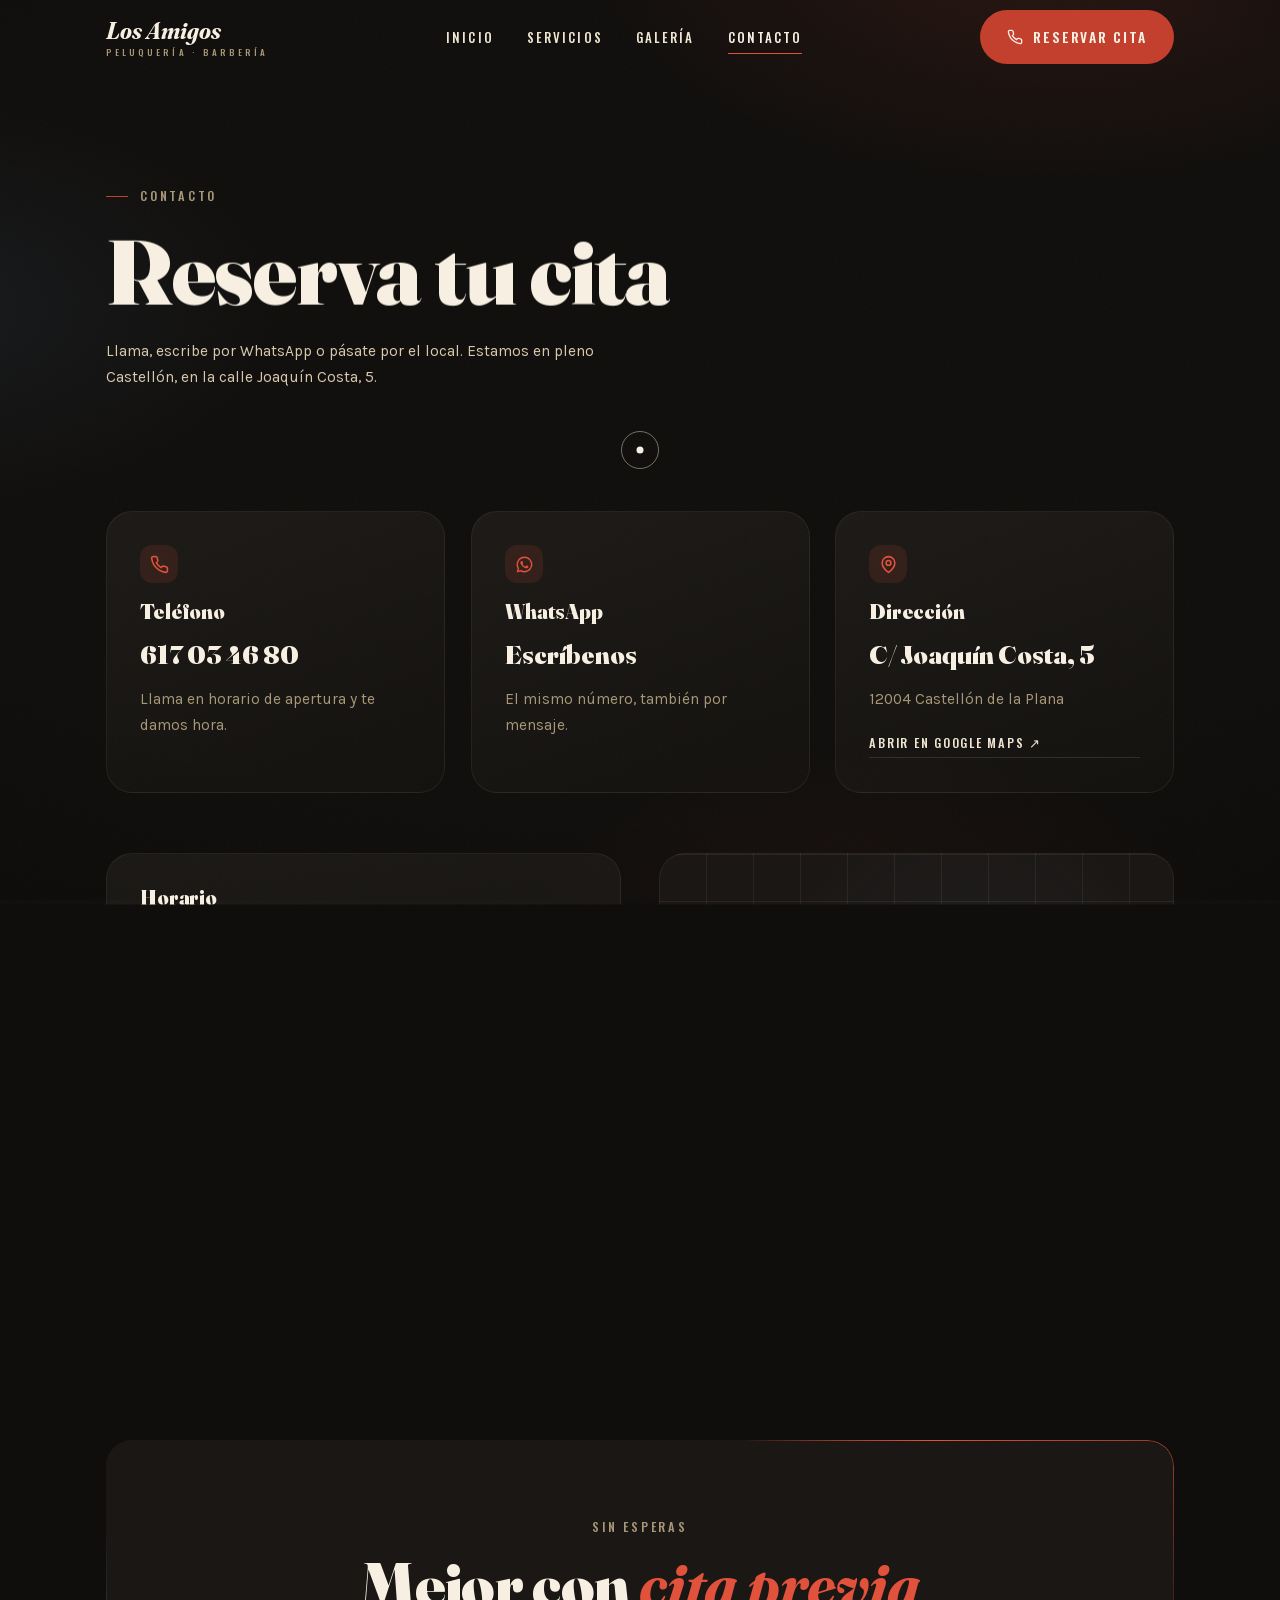
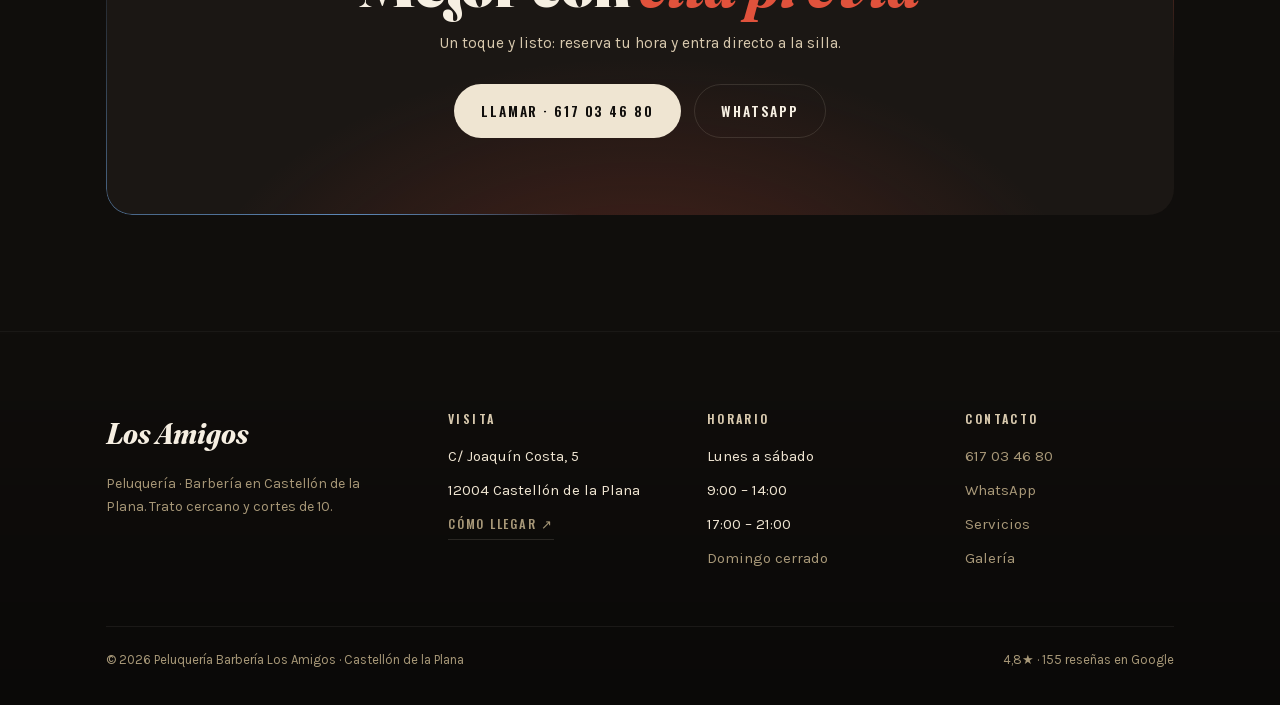
==== contacto.html @ cde12c39 "web" ====
<!DOCTYPE html>
<html lang="es">
<head>
<meta charset="utf-8">
<meta name="viewport" content="width=device-width, initial-scale=1">
<title>Contacto y horario &mdash; Peluquer&iacute;a Barber&iacute;a Los Amigos, Castell&oacute;n</title>
<meta name="description" content="Reserva tu cita en Los Amigos: 617 03 46 80 &middot; WhatsApp. Calle Joaqu&iacute;n Costa, 5, 12004 Castell&oacute;n de la Plana. Lunes a s&aacute;bado, 9:00&ndash;14:00 y 17:00&ndash;21:00.">
<link rel="canonical" href="https://losamigosbarberia.example/contacto.html">
<meta name="theme-color" content="#100e0c">
<meta property="og:title" content="Contacto &mdash; Los Amigos, Castell&oacute;n">
<meta property="og:description" content="C/ Joaqu&iacute;n Costa, 5 &middot; 617 03 46 80 &middot; Lunes a s&aacute;bado.">
<meta property="og:image" content="assets/img/og-image.jpg">
<meta property="og:type" content="website">
<link rel="icon" href="favicon.png" type="image/png">
<link rel="apple-touch-icon" href="apple-touch-icon.png">
<link rel="preload" href="assets/fonts/fraunces-black.woff2" as="font" type="font/woff2" crossorigin>
<link rel="preload" href="assets/fonts/karla-400.woff2" as="font" type="font/woff2" crossorigin>
<link rel="stylesheet" href="assets/css/style.css">
<noscript><style>[data-reveal],.kinetic{opacity:1 !important;transform:none !important;filter:none !important;clip-path:none !important}.preloader{display:none}.kinetic .w>span{transform:none}</style></noscript>
</head>
<body>

<div class="ambient" aria-hidden="true"></div>
<div class="grain" aria-hidden="true"></div>

<div class="preloader" id="preloader" aria-hidden="true">
  <div class="preloader__panel preloader__panel--t"></div>
  <div class="preloader__panel preloader__panel--b"></div>
  <div class="preloader__mark">
    <span class="label">Peluquer&iacute;a &middot; Barber&iacute;a</span>
    <span class="preloader__word">Los Amigos</span>
    <div class="preloader__bar"><i></i></div>
  </div>
</div>

<header class="header">
  <div class="header__in">
    <a class="brand" href="index.html" aria-label="Los Amigos, inicio">
      <span class="brand__word">Los Amigos</span>
      <span class="brand__sub">Peluquer&iacute;a &middot; Barber&iacute;a</span>
    </a>
    <nav class="nav" aria-label="Principal">
      <a href="index.html">Inicio</a>
      <a href="servicios.html">Servicios</a>
      <a href="galeria.html">Galer&iacute;a</a>
      <a href="contacto.html" aria-current="page">Contacto</a>
    </nav>
    <a class="btn btn--solid header__cta" href="tel:+34617034680"><span class="btn__shine"></span>
      <svg class="ic" viewBox="0 0 24 24" fill="none" stroke="currentColor" stroke-width="2"><path d="M22 16.9v3a2 2 0 0 1-2.2 2 19.8 19.8 0 0 1-8.6-3.1 19.5 19.5 0 0 1-6-6A19.8 19.8 0 0 1 2.1 4.2 2 2 0 0 1 4.1 2h3a2 2 0 0 1 2 1.7c.13.96.36 1.9.7 2.8a2 2 0 0 1-.45 2.1L8.1 9.9a16 16 0 0 0 6 6l1.3-1.3a2 2 0 0 1 2.1-.45c.9.34 1.84.57 2.8.7a2 2 0 0 1 1.7 2.05Z"/></svg>
      Reservar cita</a>
    <button class="burger" aria-label="Abrir men&uacute;" aria-expanded="false"><i></i><i></i><i></i></button>
  </div>
</header>

<nav class="mnav" aria-label="Men&uacute; m&oacute;vil">
  <div>
    <ul>
      <li><a href="index.html">Inicio</a></li>
      <li><a href="servicios.html">Servicios</a></li>
      <li><a href="galeria.html">Galer&iacute;a</a></li>
      <li><a href="contacto.html" aria-current="page">Contacto</a></li>
      <li><a href="tel:+34617034680" class="accent">617 03 46 80</a></li>
    </ul>
    <div class="mnav__meta"><span class="label">C/ Joaqu&iacute;n Costa, 5 &middot; Castell&oacute;n</span></div>
  </div>
</nav>

<main>
  <section class="pagehero">
    <div class="wrap">
      <span class="label label--tick" data-reveal="fade" data-hero-reveal>Contacto</span>
      <h1 class="h-xl kinetic">Reserva tu cita</h1>
      <p class="pagehero__sub" data-reveal="up" data-hero-reveal>Llama, escribe por WhatsApp o p&aacute;sate por el local. Estamos en pleno Castell&oacute;n, en la calle Joaqu&iacute;n Costa, 5.</p>
    </div>
  </section>

  <section class="section" style="padding-top:clamp(16px,3vw,36px)">
    <div class="wrap">
      <div class="contact-grid">
        <div class="ccard" data-reveal="up" data-stagger-item>
          <span class="ic"><svg viewBox="0 0 24 24" fill="none" stroke="currentColor" stroke-width="2"><path d="M22 16.9v3a2 2 0 0 1-2.2 2 19.8 19.8 0 0 1-8.6-3.1 19.5 19.5 0 0 1-6-6A19.8 19.8 0 0 1 2.1 4.2 2 2 0 0 1 4.1 2h3a2 2 0 0 1 2 1.7c.13.96.36 1.9.7 2.8a2 2 0 0 1-.45 2.1L8.1 9.9a16 16 0 0 0 6 6l1.3-1.3a2 2 0 0 1 2.1-.45c.9.34 1.84.57 2.8.7a2 2 0 0 1 1.7 2.05Z"/></svg></span>
          <h3>Tel&eacute;fono</h3>
          <a class="big" href="tel:+34617034680">617 03 46 80</a>
          <p class="muted" style="margin:0">Llama en horario de apertura y te damos hora.</p>
        </div>
        <div class="ccard" data-reveal="up" data-stagger-item>
          <span class="ic"><svg viewBox="0 0 24 24" fill="currentColor"><path d="M12 2a10 10 0 0 0-8.6 15.1L2 22l5-1.3A10 10 0 1 0 12 2Zm0 18.2c-1.5 0-3-.4-4.2-1.1l-.3-.2-3 .8.8-2.9-.2-.3A8.2 8.2 0 1 1 12 20.2Zm4.5-6.1c-.2-.1-1.5-.7-1.7-.8-.2-.1-.4-.1-.6.1-.2.2-.7.8-.8 1-.1.2-.3.2-.5.1a6.7 6.7 0 0 1-3.3-2.9c-.2-.4.2-.4.7-1.3 0-.2 0-.3-.1-.5l-.8-1.9c-.2-.5-.4-.4-.6-.4h-.5c-.2 0-.5.1-.7.3-.9.9-1.1 2.2-.2 3.9a11.6 11.6 0 0 0 4.5 4.3c1.7.8 2.4.9 3.2.7.5-.1 1.5-.6 1.7-1.2.2-.6.2-1.1.1-1.2-.1-.1-.2-.1-.4-.2Z"/></svg></span>
          <h3>WhatsApp</h3>
          <a class="big" href="https://wa.me/34617034680" target="_blank" rel="noopener">Escr&iacute;benos</a>
          <p class="muted" style="margin:0">El mismo n&uacute;mero, tambi&eacute;n por mensaje.</p>
        </div>
        <div class="ccard" data-reveal="up" data-stagger-item>
          <span class="ic"><svg viewBox="0 0 24 24" fill="none" stroke="currentColor" stroke-width="2"><path d="M20 10c0 6-8 12-8 12S4 16 4 10a8 8 0 1 1 16 0Z"/><circle cx="12" cy="10" r="3"/></svg></span>
          <h3>Direcci&oacute;n</h3>
          <span class="big">C/ Joaqu&iacute;n Costa, 5</span>
          <p class="muted" style="margin:0 0 10px">12004 Castell&oacute;n de la Plana</p>
          <a class="gmaps-link" href="https://www.google.com/maps/search/?api=1&amp;query=Peluqueria+Barberia+los+Amigos+Carrer+de+Joaquin+Costa+5+Castello" target="_blank" rel="noopener">Abrir en Google Maps &#8599;</a>
        </div>
      </div>

      <div class="grid-2 mt-lg" style="align-items:stretch">
        <div class="ccard" data-reveal="left">
          <h3 class="h-md" style="margin-bottom:10px">Horario</h3>
          <table class="hours">
            <tbody>
              <tr data-day="1"><td>Lunes</td><td>9:00&ndash;14:00 &middot; 17:00&ndash;21:00</td></tr>
              <tr data-day="2"><td>Martes</td><td>9:00&ndash;14:00 &middot; 17:00&ndash;21:00</td></tr>
              <tr data-day="3"><td>Mi&eacute;rcoles</td><td>9:00&ndash;14:00 &middot; 17:00&ndash;21:00</td></tr>
              <tr data-day="4"><td>Jueves</td><td>9:00&ndash;14:00 &middot; 17:00&ndash;21:00</td></tr>
              <tr data-day="5"><td>Viernes</td><td>9:00&ndash;14:00 &middot; 17:00&ndash;21:00</td></tr>
              <tr data-day="6"><td>S&aacute;bado</td><td>9:00&ndash;14:00 &middot; 17:00&ndash;21:00</td></tr>
              <tr data-day="0" class="is-closed"><td>Domingo</td><td>Cerrado</td></tr>
            </tbody>
          </table>
        </div>
        <div class="mapcard" data-reveal="right">
          <div>
            <span class="pin" aria-hidden="true"></span>
            <h3 class="h-md" style="margin-bottom:8px">Aqu&iacute; nos encuentras</h3>
            <p class="muted" style="max-width:38ch;margin-inline:auto">Calle Joaqu&iacute;n Costa, 5 &middot; 12004 Castell&oacute;n de la Plana. Busca el cartel blanco de &laquo;Los Amigos&raquo; con el poste de barbero.</p>
            <a class="btn btn--ghost" href="https://www.google.com/maps/search/?api=1&amp;query=Peluqueria+Barberia+los+Amigos+Carrer+de+Joaquin+Costa+5+Castello" target="_blank" rel="noopener" style="margin-top:8px"><span class="btn__shine"></span>C&oacute;mo llegar</a>
          </div>
        </div>
      </div>
    </div>
  </section>

  <section class="section" style="padding-top:0">
    <div class="wrap">
      <div class="ctaband" data-reveal="scale">
        <span class="label" style="display:block;margin-bottom:14px">Sin esperas</span>
        <h2 class="h-lg">Mejor con <span class="script accent">cita previa</span></h2>
        <p>Un toque y listo: reserva tu hora y entra directo a la silla.</p>
        <div class="hero__cta">
          <a class="btn btn--light" href="tel:+34617034680"><span class="btn__shine"></span>Llamar &middot; 617 03 46 80</a>
          <a class="btn btn--ghost" href="https://wa.me/34617034680" target="_blank" rel="noopener"><span class="btn__shine"></span>WhatsApp</a>
        </div>
      </div>
    </div>
  </section>
</main>

<footer class="footer">
  <div class="wrap">
    <div class="footer__grid">
      <div>
        <span class="brand__word">Los Amigos</span>
        <p class="footer__note">Peluquer&iacute;a &middot; Barber&iacute;a en Castell&oacute;n de la Plana. Trato cercano y cortes de 10.</p>
      </div>
      <div>
        <h4>Visita</h4>
        <ul>
          <li>C/ Joaqu&iacute;n Costa, 5</li>
          <li>12004 Castell&oacute;n de la Plana</li>
          <li><a class="gmaps-link" href="https://www.google.com/maps/search/?api=1&amp;query=Peluqueria+Barberia+los+Amigos+Carrer+de+Joaquin+Costa+5+Castello" target="_blank" rel="noopener">C&oacute;mo llegar &#8599;</a></li>
        </ul>
      </div>
      <div>
        <h4>Horario</h4>
        <ul>
          <li>Lunes a s&aacute;bado</li>
          <li>9:00 &ndash; 14:00</li>
          <li>17:00 &ndash; 21:00</li>
          <li class="muted">Domingo cerrado</li>
        </ul>
      </div>
      <div>
        <h4>Contacto</h4>
        <ul>
          <li><a href="tel:+34617034680">617 03 46 80</a></li>
          <li><a href="https://wa.me/34617034680" target="_blank" rel="noopener">WhatsApp</a></li>
          <li><a href="servicios.html">Servicios</a></li>
          <li><a href="galeria.html">Galer&iacute;a</a></li>
        </ul>
      </div>
    </div>
    <div class="footer__base">
      <span>&copy; <span data-year>2026</span> Peluquer&iacute;a Barber&iacute;a Los Amigos &middot; Castell&oacute;n de la Plana</span>
      <span>4,8&#9733; &middot; 155 rese&ntilde;as en Google</span>
    </div>
  </div>
</footer>

<script src="assets/js/main.js"></script>
</body>
</html>
---- assets/css/style.css ----
/* ==========================================================================
   PELUQUERIA BARBERIA LOS AMIGOS - Castellon de la Plana
   Estatico. Sin dependencias. Tokens en tres capas (primitivo/semantico/comp)
   ========================================================================== */

/* ---------- Fuentes locales ---------- */
@font-face{font-family:'Fraunces';src:url('../fonts/fraunces-black.woff2') format('woff2');font-weight:900;font-style:normal;font-display:swap}
@font-face{font-family:'Fraunces';src:url('../fonts/fraunces-semibold.woff2') format('woff2');font-weight:600;font-style:normal;font-display:swap}
@font-face{font-family:'Fraunces';src:url('../fonts/fraunces-italic.woff2') format('woff2');font-weight:700;font-style:italic;font-display:swap}
@font-face{font-family:'Oswald';src:url('../fonts/oswald-500.woff2') format('woff2');font-weight:500;font-style:normal;font-display:swap}
@font-face{font-family:'Oswald';src:url('../fonts/oswald-600.woff2') format('woff2');font-weight:600;font-style:normal;font-display:swap}
@font-face{font-family:'Karla';src:url('../fonts/karla-400.woff2') format('woff2');font-weight:400;font-style:normal;font-display:swap}
@font-face{font-family:'Karla';src:url('../fonts/karla-700.woff2') format('woff2');font-weight:700;font-style:normal;font-display:swap}

/* ---------- Tokens ---------- */
:root{
  /* Primitivos */
  --ink-950:#100e0c; --ink-900:#151210; --ink-850:#1b1714; --ink-800:#231d19; --ink-700:#2f2823;
  --cream-050:#f6efe2; --cream-100:#efe5d2; --cream-300:#d8c9ae; --cream-500:#a89878; --cream-700:#6f6350;
  --red-400:#e0523c; --red-500:#c4402e; --red-600:#a33324;
  --blue-400:#5d88b8; --blue-500:#42688f;

  /* Semanticos */
  --bg:var(--ink-950); --bg-soft:var(--ink-900); --surface:var(--ink-850); --surface-2:var(--ink-800);
  --line:rgba(239,229,210,.13); --line-soft:rgba(239,229,210,.07);
  --text:var(--cream-100); --text-strong:var(--cream-050); --text-muted:var(--cream-500);
  --accent:var(--red-500); --accent-hi:var(--red-400); --accent-2:var(--blue-400);

  /* Tipografia */
  --font-display:'Fraunces',Georgia,serif;
  --font-label:'Oswald','Arial Narrow',sans-serif;
  --font-body:'Karla',Verdana,sans-serif;

  /* Movimiento (easing propio) */
  --ease-out:cubic-bezier(.23,1,.32,1);
  --ease-inout:cubic-bezier(.77,0,.175,1);
  --ease-drawer:cubic-bezier(.32,.72,0,1);
  --dur-1:.18s; --dur-2:.3s; --dur-3:.6s; --dur-4:1s;

  /* Espaciado / layout */
  --wrap:1180px; --pad:clamp(20px,4.5vw,56px); --radius:18px; --radius-lg:26px;

  /* Componentes */
  --btn-bg:var(--accent); --btn-fg:var(--cream-050);
  --card-bg:linear-gradient(160deg,rgba(239,229,210,.055),rgba(239,229,210,.015));
  --header-h:76px;
}

/* ---------- Base ---------- */
*,*::before,*::after{box-sizing:border-box}
html{scroll-behavior:smooth}
html,body{margin:0}
body{
  background:var(--bg); color:var(--text);
  font-family:var(--font-body); font-size:clamp(15.5px,1.05vw,17.5px); line-height:1.65;
  -webkit-font-smoothing:antialiased; overflow-x:clip;
}
img{max-width:100%;display:block}
a{color:inherit;text-decoration:none}
button{font:inherit;color:inherit;background:none;border:0;cursor:pointer}
::selection{background:var(--accent);color:var(--cream-050)}
:focus-visible{outline:2px solid var(--accent-hi);outline-offset:3px;border-radius:4px}

h1,h2,h3{font-family:var(--font-display);font-weight:900;line-height:1.02;color:var(--text-strong);margin:0;letter-spacing:-.01em}
.h-xl{font-size:clamp(42px,7.2vw,96px)}
.h-lg{font-size:clamp(34px,5vw,64px)}
.h-md{font-size:clamp(24px,3vw,36px)}
.script{font-style:italic;font-weight:700;letter-spacing:0}
.accent{color:var(--accent-hi)}
.label{font-family:var(--font-label);font-weight:500;text-transform:uppercase;letter-spacing:.22em;font-size:12.5px;color:var(--text-muted)}
.label--tick::before{content:"";display:inline-block;width:22px;height:1px;background:var(--accent);vertical-align:middle;margin-right:12px;transform:translateY(-1px)}
p{margin:0 0 1em}
.muted{color:var(--text-muted)}
.wrap{max-width:var(--wrap);margin-inline:auto;padding-inline:var(--pad)}
section{position:relative}
.section{padding-block:clamp(70px,9vw,130px)}
.section-head{max-width:720px;margin-bottom:clamp(34px,4.5vw,60px)}
.section-head .label{display:block;margin-bottom:16px}

/* Fondo ambiente: brasa calida + grano + vineta */
.ambient{position:fixed;inset:0;z-index:-2;pointer-events:none;background:
  radial-gradient(58% 42% at 82% -6%, rgba(196,64,46,.14), transparent 62%),
  radial-gradient(50% 38% at -8% 34%, rgba(93,136,184,.10), transparent 60%),
  radial-gradient(46% 40% at 68% 108%, rgba(196,64,46,.08), transparent 62%),
  var(--bg);}
.ambient::before{content:"";position:absolute;inset:0;background:
  radial-gradient(120% 90% at 50% 40%, transparent 55%, rgba(6,5,4,.55) 100%);}
.grain{position:fixed;inset:-40%;z-index:-1;pointer-events:none;opacity:.05;
  background-image:url("data:image/svg+xml,%3Csvg xmlns='http://www.w3.org/2000/svg' width='240' height='240'%3E%3Cfilter id='n'%3E%3CfeTurbulence type='fractalNoise' baseFrequency='.9' numOctaves='2'/%3E%3C/filter%3E%3Crect width='240' height='240' filter='url(%23n)' opacity='.6'/%3E%3C/svg%3E");
  animation:grain 7s steps(8) infinite}
@keyframes grain{0%,100%{transform:translate(0,0)}25%{transform:translate(-2%,3%)}50%{transform:translate(3%,-2%)}75%{transform:translate(-3%,-3%)}}

/* ---------- Preloader ---------- */
.preloader{position:fixed;inset:0;z-index:200;display:grid;place-items:center;pointer-events:none}
.preloader__panel{position:absolute;inset:0;background:var(--ink-950)}
.preloader__panel--t{bottom:50%}
.preloader__panel--b{top:50%}
.preloader__mark{position:relative;z-index:2;text-align:center;opacity:1}
.preloader__mark .label{display:block;margin-bottom:10px;opacity:0;animation:pl-fade .6s var(--ease-out) .15s forwards}
.preloader__word{font-family:var(--font-display);font-style:italic;font-weight:700;font-size:clamp(40px,8vw,84px);color:var(--cream-050);display:inline-block}
.preloader__word span{display:inline-block;opacity:0;filter:blur(6px);transform:translateY(14px) scale(.96);animation:pl-letter .7s var(--ease-out) forwards;text-shadow:0 0 0 rgba(224,82,60,0)}
@keyframes pl-letter{60%{text-shadow:0 0 26px rgba(224,82,60,.55)}100%{opacity:1;filter:blur(0);transform:none;text-shadow:0 0 14px rgba(224,82,60,.22)}}
@keyframes pl-fade{to{opacity:1}}
.preloader__bar{width:min(220px,40vw);height:1px;background:var(--line);margin:22px auto 0;overflow:hidden;opacity:0;animation:pl-fade .5s .3s forwards}
.preloader__bar i{display:block;height:100%;width:100%;background:var(--accent-hi);transform:translateX(-100%);animation:pl-bar 1s var(--ease-inout) .25s forwards}
@keyframes pl-bar{to{transform:translateX(0)}}
.preloader.is-done .preloader__mark{transition:opacity .3s var(--ease-out),transform .45s var(--ease-out);opacity:0;transform:scale(.97)}
.preloader.is-done .preloader__panel{transition:transform .85s var(--ease-inout) .18s}
.preloader.is-done .preloader__panel--t{transform:translateY(-101%)}
.preloader.is-done .preloader__panel--b{transform:translateY(101%)}
.preloader.is-gone{display:none}

/* ---------- Header ---------- */
.header{position:fixed;inset:0 0 auto;z-index:100;height:var(--header-h);transition:transform .45s var(--ease-inout),background .3s,border-color .3s;border-bottom:1px solid transparent}
.header.is-scrolled{background:rgba(16,14,12,.82);backdrop-filter:blur(14px);-webkit-backdrop-filter:blur(14px);border-color:var(--line-soft)}
.header.is-hidden{transform:translateY(-100%)}
.header__in{max-width:var(--wrap);margin-inline:auto;padding-inline:var(--pad);height:100%;display:flex;align-items:center;justify-content:space-between;gap:20px}
.brand{display:flex;flex-direction:column;line-height:1}
.brand__word{font-family:var(--font-display);font-style:italic;font-weight:700;font-size:24px;color:var(--cream-050)}
.brand__sub{font-family:var(--font-label);font-weight:500;letter-spacing:.34em;text-transform:uppercase;font-size:9px;color:var(--text-muted);margin-top:5px}
.nav{display:flex;gap:clamp(18px,2.6vw,36px);align-items:center}
.nav a{font-family:var(--font-label);font-weight:500;text-transform:uppercase;letter-spacing:.16em;font-size:13px;color:var(--text);position:relative;padding:6px 0}
.nav a::after{content:"";position:absolute;left:0;bottom:0;height:1px;width:100%;background:var(--accent-hi);transform:scaleX(0);transform-origin:right;transition:transform var(--dur-2) var(--ease-out)}
.nav a[aria-current]::after,{transform:scaleX(1)}
.nav a[aria-current]{color:var(--cream-050)}
.nav a[aria-current]::after{transform:scaleX(1);transform-origin:left}
@media(hover:hover) and (pointer:fine){
  .nav a:hover::after{transform:scaleX(1);transform-origin:left}
}
.header__cta{display:inline-flex}
.burger{display:none;width:46px;height:46px;position:relative;z-index:130;border-radius:50%}
.burger i{position:absolute;left:12px;right:12px;height:2px;background:var(--cream-050);transition:transform var(--dur-2) var(--ease-out),top var(--dur-2) var(--ease-out),opacity var(--dur-2)}
.burger i:nth-child(1){top:17px}.burger i:nth-child(2){top:23px}.burger i:nth-child(3){top:29px}
.menu-open .burger i:nth-child(1){top:23px;transform:rotate(45deg)}
.menu-open .burger i:nth-child(2){opacity:0}
.menu-open .burger i:nth-child(3){top:23px;transform:rotate(-45deg)}

/* Menu movil a pantalla completa con revelado circular */
.mnav{position:fixed;inset:0;z-index:120;display:grid;place-items:center;background:
  radial-gradient(70% 55% at 80% 0%,rgba(196,64,46,.16),transparent 60%),var(--ink-900);
  clip-path:circle(0 at calc(100% - 45px) 38px);visibility:hidden;transition:clip-path .65s var(--ease-drawer),visibility 0s .65s}
.menu-open .mnav{clip-path:circle(150% at calc(100% - 45px) 38px);visibility:visible;transition:clip-path .65s var(--ease-drawer)}
.mnav ul{list-style:none;margin:0;padding:0;text-align:center;display:grid;gap:8px}
.mnav a{font-family:var(--font-display);font-weight:900;font-size:clamp(34px,9vw,54px);color:var(--cream-050);display:inline-block;padding:6px 10px}
.mnav a[aria-current]{color:var(--accent-hi)}
.mnav li{opacity:0;transform:translateY(22px)}
.menu-open .mnav li{animation:mnav-in .55s var(--ease-out) forwards}
.menu-open .mnav li:nth-child(1){animation-delay:.14s}
.menu-open .mnav li:nth-child(2){animation-delay:.2s}
.menu-open .mnav li:nth-child(3){animation-delay:.26s}
.menu-open .mnav li:nth-child(4){animation-delay:.32s}
.menu-open .mnav li:nth-child(5){animation-delay:.4s}
@keyframes mnav-in{to{opacity:1;transform:none}}
.mnav__meta{margin-top:30px;text-align:center}
.menu-open{overflow:hidden}

/* ---------- Botones ---------- */
.btn{position:relative;display:inline-flex;align-items:center;gap:10px;overflow:hidden;
  font-family:var(--font-label);font-weight:600;text-transform:uppercase;letter-spacing:.14em;font-size:13.5px;
  padding:15px 26px;border-radius:999px;border:1px solid transparent;isolation:isolate;
  transition:transform var(--dur-1) var(--ease-out),background var(--dur-2),border-color var(--dur-2),color var(--dur-2);
  will-change:transform}
.btn:active{transform:scale(.97)}
.btn--solid{background:var(--btn-bg);color:var(--btn-fg)}
.btn--ghost{border-color:var(--line);color:var(--cream-050)}
.btn--light{background:var(--cream-100);color:var(--ink-950)}
.btn .ic{width:16px;height:16px;flex:none}
.btn__shine{position:absolute;inset:0;z-index:-1;background:linear-gradient(115deg,transparent 30%,rgba(246,239,226,.35) 50%,transparent 70%);transform:translateX(-130%)}
@media(hover:hover) and (pointer:fine){
  .btn--solid:hover{background:var(--accent-hi)}
  .btn--ghost:hover{border-color:var(--cream-300);background:rgba(239,229,210,.05)}
  .btn--light:hover{background:#fff}
  .btn:hover .btn__shine{animation:shine .8s var(--ease-out)}
}
@keyframes shine{to{transform:translateX(130%)}}

/* ---------- Hero ---------- */
.hero{min-height:100svh;display:grid;align-items:end;padding-bottom:clamp(50px,8vh,90px);overflow:clip}
.hero__media{position:absolute;inset:0;z-index:-1;overflow:hidden}
.hero__media img{width:100%;height:112%;object-fit:cover;object-position:center 30%;transform-origin:center;will-change:transform;animation:kenburns 22s var(--ease-inout) alternate infinite}
@keyframes kenburns{from{transform:scale(1) translateY(0)}to{transform:scale(1.09) translateY(-2.5%)}}
.hero__media::after{content:"";position:absolute;inset:0;background:
  linear-gradient(to top,rgba(16,14,12,.96) 6%,rgba(16,14,12,.55) 42%,rgba(16,14,12,.32) 70%,rgba(16,14,12,.55));}
.hero__dust{position:absolute;inset:0;z-index:0;pointer-events:none}
.hero__dust i{position:absolute;bottom:-8px;width:3px;height:3px;border-radius:50%;background:rgba(246,239,226,.55);opacity:0;animation:dust linear infinite}
@keyframes dust{0%{transform:translateY(0);opacity:0}12%{opacity:.7}100%{transform:translateY(-78vh) translateX(4vw);opacity:0}}
.hero .wrap{width:100%}
.hero__pill{display:inline-flex;align-items:center;gap:10px;border:1px solid var(--line);border-radius:999px;padding:9px 18px;background:rgba(16,14,12,.5);backdrop-filter:blur(8px);-webkit-backdrop-filter:blur(8px);font-family:var(--font-label);letter-spacing:.14em;text-transform:uppercase;font-size:12px;color:var(--cream-100);margin-bottom:26px}
.hero__pill .star{color:var(--accent-hi);letter-spacing:2px;font-size:13px}
.hero h1{max-width:13ch}
.hero__sub{max-width:52ch;margin-top:22px;font-size:clamp(16px,1.25vw,19px);color:var(--cream-300)}
.hero__cta{display:flex;gap:14px;flex-wrap:wrap;margin-top:34px}
.hero__scroll{position:absolute;right:calc(var(--pad));bottom:34px;display:flex;flex-direction:column;align-items:center;gap:10px;color:var(--text-muted)}
.hero__scroll .linev{width:1px;height:56px;background:var(--line);overflow:hidden;position:relative}
.hero__scroll .linev::after{content:"";position:absolute;inset:0;background:var(--accent-hi);transform:translateY(-100%);animation:scrolldrip 1.9s var(--ease-inout) infinite}
@keyframes scrolldrip{55%{transform:translateY(0)}100%{transform:translateY(101%)}}

/* Titular cinetico */
.kinetic .w{display:inline-block;overflow:hidden;vertical-align:top;padding-bottom:.08em;margin-bottom:-.08em}
.kinetic .w>span{display:inline-block;transform:translateY(110%);will-change:transform}
.kinetic.is-in .w>span{animation:kin .9s var(--ease-out) forwards;animation-delay:calc(var(--i)*70ms)}
@keyframes kin{to{transform:none}}

/* ---------- Marquee ---------- */
.marquee{border-block:1px solid var(--line-soft);padding-block:16px;overflow:hidden;background:rgba(239,229,210,.02)}
.marquee__track{display:flex;gap:0;width:max-content;animation:marquee 26s linear infinite}
.marquee__group{display:flex;align-items:center;white-space:nowrap}
.marquee span{font-family:var(--font-label);font-weight:500;text-transform:uppercase;letter-spacing:.24em;font-size:13px;color:var(--cream-300);padding-inline:26px}
.marquee em{font-style:normal;color:var(--accent-hi);font-size:9px;transform:translateY(-2px)}
@keyframes marquee{to{transform:translateX(-50%)}}
@media(hover:hover) and (pointer:fine){.marquee:hover .marquee__track{animation-play-state:paused}}

/* ---------- Split ---------- */
.split{display:grid;grid-template-columns:.92fr 1.08fr;gap:clamp(30px,5vw,80px);align-items:center}
.split__media{position:relative}
.frame{position:relative;border-radius:var(--radius-lg);overflow:hidden;aspect-ratio:4/5;box-shadow:0 30px 70px -30px rgba(0,0,0,.7)}
.frame img{width:100%;height:100%;object-fit:cover;transform:scale(1.06);will-change:transform}
.frame::after{content:"";position:absolute;inset:0;border-radius:inherit;border:1px solid var(--line);pointer-events:none}
.split__badge{position:absolute;right:-14px;bottom:26px;background:var(--cream-100);color:var(--ink-950);border-radius:14px;padding:14px 18px;box-shadow:0 18px 40px -18px rgba(0,0,0,.8);transform:rotate(2deg)}
.split__badge b{font-family:var(--font-display);font-weight:900;font-size:26px;display:block;line-height:1}
.split__badge small{font-family:var(--font-label);text-transform:uppercase;letter-spacing:.14em;font-size:10px}
.split__body .h-lg{margin-bottom:22px}
.quoteline{border-left:2px solid var(--accent);padding:6px 0 6px 18px;margin:26px 0;color:var(--cream-300);font-style:italic}
.quoteline cite{display:block;font-style:normal;margin-top:8px}

/* ---------- Stats ---------- */
.stats{border-block:1px solid var(--line-soft)}
.stats__grid{display:grid;grid-template-columns:repeat(4,1fr)}
.stat{padding:clamp(28px,3.5vw,48px) 18px;text-align:center;position:relative}
.stat+.stat::before{content:"";position:absolute;left:0;top:22%;bottom:22%;width:1px;background:var(--line-soft)}
.stat__n{font-family:var(--font-display);font-weight:900;font-size:clamp(36px,4.6vw,62px);color:var(--cream-050);line-height:1}
.stat__n sup{font-size:.45em;color:var(--accent-hi);top:-.7em}
.stat__l{margin-top:10px}
.stat__bar{width:54px;height:2px;background:var(--line);margin:16px auto 0;overflow:hidden}
.stat__bar i{display:block;height:100%;background:var(--accent-hi);transform:translateX(-101%);transition:transform 1.1s var(--ease-inout)}
.stat.is-in .stat__bar i{transform:none}

/* ---------- Showcase (scroll fijo) ---------- */
.showcase__stage{position:relative;display:grid;grid-template-columns:1fr 1fr;gap:clamp(26px,4vw,70px);align-items:center}
.showcase__viewport{position:relative;aspect-ratio:4/5;max-height:74vh;border-radius:var(--radius-lg);overflow:hidden;box-shadow:0 34px 80px -34px rgba(0,0,0,.75)}
.showcase__viewport img{position:absolute;inset:0;width:100%;height:100%;object-fit:cover;opacity:0;transform:scale(1.05);transition:opacity .5s var(--ease-out),transform .8s var(--ease-out)}
.showcase__viewport img.is-on{opacity:1;transform:scale(1)}
.showcase__viewport::after{content:"";position:absolute;inset:0;border:1px solid var(--line);border-radius:inherit;pointer-events:none}
.showcase__count{position:absolute;left:18px;top:16px;z-index:2;font-family:var(--font-label);letter-spacing:.2em;font-size:12px;color:var(--cream-100);background:rgba(16,14,12,.55);padding:6px 12px;border-radius:999px;backdrop-filter:blur(6px)}
.showcase__items{display:grid;gap:6px}
.showcase__item{padding:20px 22px;border-radius:var(--radius);border:1px solid transparent;transition:background var(--dur-2),border-color var(--dur-2),opacity var(--dur-2);opacity:.45;cursor:pointer;text-align:left}
.showcase__item.is-on{opacity:1;background:var(--card-bg);border-color:var(--line-soft)}
.showcase__item h3{font-size:clamp(20px,2.2vw,28px);margin-bottom:6px}
.showcase__item p{margin:0;color:var(--text-muted);font-size:15px}
.showcase__item .idx{font-family:var(--font-label);font-size:11px;letter-spacing:.2em;color:var(--accent-hi);display:block;margin-bottom:8px}

/* ---------- Cards servicios (tilt + glare + borde degradado) ---------- */
.cards{display:grid;grid-template-columns:repeat(3,1fr);gap:clamp(16px,2vw,26px)}
.tcard{position:relative;border-radius:var(--radius-lg);padding:1px;background:linear-gradient(160deg,var(--line),transparent 40%,transparent 60%,rgba(224,82,60,.25));transition:background var(--dur-2)}
.tcard__in{position:relative;border-radius:calc(var(--radius-lg) - 1px);background:linear-gradient(165deg,var(--ink-850),var(--ink-900));padding:clamp(24px,2.6vw,34px);height:100%;overflow:hidden;transform-style:preserve-3d;will-change:transform}
.tcard__glare{position:absolute;inset:-40%;background:radial-gradient(closest-side,rgba(246,239,226,.14),transparent 65%);opacity:0;transition:opacity var(--dur-2);pointer-events:none;transform:translate(var(--gx,0),var(--gy,0))}
@media(hover:hover) and (pointer:fine){.tcard:hover .tcard__glare{opacity:1}.tcard:hover{background:linear-gradient(160deg,rgba(224,82,60,.5),transparent 45%,transparent 55%,rgba(93,136,184,.45))}}
.tcard .num{font-family:var(--font-display);font-style:italic;font-weight:700;font-size:15px;color:var(--accent-hi)}
.tcard h3{font-size:clamp(21px,2vw,26px);margin:14px 0 10px}
.tcard p{color:var(--text-muted);font-size:15px;margin-bottom:18px}
.tcard .go{font-family:var(--font-label);text-transform:uppercase;letter-spacing:.16em;font-size:12px;color:var(--cream-100);display:inline-flex;align-items:center;gap:8px}
.tcard .go::after{content:"\2192";transition:transform var(--dur-2) var(--ease-out)}
@media(hover:hover) and (pointer:fine){.tcard:hover .go::after{transform:translateX(5px)}}
.tcard .tag{position:absolute;top:20px;right:20px;font-family:var(--font-label);font-size:10px;letter-spacing:.18em;text-transform:uppercase;color:var(--text-muted);border:1px solid var(--line);padding:5px 10px;border-radius:999px}

/* ---------- Carrusel generico ---------- */
.carousel{position:relative}
.carousel__track{display:flex;gap:clamp(14px,1.8vw,22px);overflow-x:auto;scroll-snap-type:x mandatory;scrollbar-width:none;padding:6px 2px 22px;cursor:grab}
.carousel__track::-webkit-scrollbar{display:none}
.carousel__track.is-drag{cursor:grabbing;scroll-snap-type:none}
.carousel__track>*{scroll-snap-align:start;flex:0 0 auto}
.carousel__nav{display:flex;gap:10px;justify-content:flex-end;margin-top:4px}
.cbtn{width:50px;height:50px;border-radius:50%;border:1px solid var(--line);display:grid;place-items:center;color:var(--cream-050);transition:background var(--dur-2),border-color var(--dur-2),opacity var(--dur-2),transform var(--dur-1) var(--ease-out)}
.cbtn:active{transform:scale(.94)}
.cbtn[disabled]{opacity:.28;pointer-events:none}
@media(hover:hover) and (pointer:fine){.cbtn:hover{background:var(--accent);border-color:var(--accent)}}
.cbtn svg{width:18px;height:18px}

/* Tarjeta resena */
.review{width:min(380px,82vw);background:var(--card-bg);border:1px solid var(--line-soft);border-radius:var(--radius-lg);padding:26px 26px 22px;display:flex;flex-direction:column;gap:14px}
.review__stars{color:var(--accent-hi);letter-spacing:3px;font-size:14px}
.review p{margin:0;color:var(--cream-100);font-size:15.5px}
.review footer{margin-top:auto;display:flex;align-items:center;gap:12px}
.review .avatar{width:38px;height:38px;border-radius:50%;background:var(--surface-2);border:1px solid var(--line);display:grid;place-items:center;font-family:var(--font-display);font-weight:900;color:var(--cream-300);font-size:15px}
.review b{display:block;font-family:var(--font-label);font-weight:500;letter-spacing:.08em;text-transform:uppercase;font-size:12.5px;color:var(--cream-050)}
.review small{color:var(--text-muted);font-size:12px}

/* Tarjeta galeria / trabajo */
.shot{position:relative;border-radius:var(--radius);overflow:hidden;background:var(--surface)}
.shot img{width:100%;height:100%;object-fit:cover;transition:transform .7s var(--ease-out)}
.shot::after{content:"";position:absolute;inset:0;background:linear-gradient(to top,rgba(16,14,12,.55),transparent 45%);opacity:0;transition:opacity var(--dur-2)}
.shot figcaption{position:absolute;left:16px;bottom:14px;z-index:2;font-family:var(--font-label);letter-spacing:.16em;text-transform:uppercase;font-size:11px;color:var(--cream-050);opacity:0;transform:translateY(8px);transition:opacity var(--dur-2),transform var(--dur-2) var(--ease-out)}
@media(hover:hover) and (pointer:fine){
  .shot:hover img{transform:scale(1.06)}
  .shot:hover::after,.shot:hover figcaption{opacity:1;transform:none}
}
.carousel .shot{width:min(300px,70vw);aspect-ratio:3/4}

/* ---------- Franja CTA con marco animado ---------- */
.ctaband{position:relative;border-radius:var(--radius-lg);overflow:hidden;padding:clamp(44px,6vw,84px) clamp(24px,5vw,70px);text-align:center;isolation:isolate;background:
  radial-gradient(70% 120% at 50% 130%,rgba(196,64,46,.28),transparent 60%),var(--ink-850)}
.ctaband::before{content:"";position:absolute;inset:0;border-radius:inherit;padding:1px;background:conic-gradient(from var(--rot,0deg),transparent 8%,var(--accent-hi) 16%,transparent 26%,transparent 55%,var(--accent-2) 66%,transparent 78%);
  -webkit-mask:linear-gradient(#000 0 0) content-box,linear-gradient(#000 0 0);-webkit-mask-composite:xor;mask-composite:exclude;animation:rotring 7s linear infinite;pointer-events:none}
@property --rot{syntax:'<angle>';initial-value:0deg;inherits:false}
@keyframes rotring{to{--rot:360deg}}
.ctaband h2{margin-bottom:14px}
.ctaband p{max-width:52ch;margin-inline:auto;color:var(--cream-300)}
.ctaband .hero__cta{justify-content:center;margin-top:28px}

/* ---------- Footer ---------- */
.footer{border-top:1px solid var(--line-soft);padding:clamp(50px,6vw,80px) 0 34px;background:linear-gradient(to bottom,transparent,rgba(0,0,0,.35))}
.footer__grid{display:grid;grid-template-columns:1.4fr 1fr 1fr 1fr;gap:clamp(26px,4vw,50px)}
.footer h4{font-family:var(--font-label);font-weight:600;text-transform:uppercase;letter-spacing:.2em;font-size:12px;color:var(--cream-300);margin:0 0 16px}
.footer ul{list-style:none;margin:0;padding:0;display:grid;gap:9px;font-size:15px}
.footer a{color:var(--text-muted);transition:color var(--dur-2)}
@media(hover:hover) and (pointer:fine){.footer a:hover{color:var(--cream-050)}}
.footer .brand__word{font-size:30px}
.footer__note{color:var(--text-muted);font-size:14px;margin-top:14px;max-width:34ch}
.footer__base{display:flex;justify-content:space-between;gap:16px;flex-wrap:wrap;border-top:1px solid var(--line-soft);margin-top:clamp(36px,5vw,56px);padding-top:22px;color:var(--text-muted);font-size:13px}
.today-dot{display:inline-block;width:7px;height:7px;border-radius:50%;background:var(--accent-hi);margin-right:8px;box-shadow:0 0 0 0 rgba(224,82,60,.5);animation:pulse 2.2s var(--ease-out) infinite}
@keyframes pulse{70%{box-shadow:0 0 0 9px rgba(224,82,60,0)}100%{box-shadow:0 0 0 0 rgba(224,82,60,0)}}

/* ---------- Paginas interiores ---------- */
.pagehero{padding:calc(var(--header-h) + clamp(60px,9vw,110px)) 0 clamp(40px,6vw,70px);overflow:clip}
.pagehero h1{max-width:16ch}
.pagehero .label{display:block;margin-bottom:18px}
.pagehero__sub{max-width:56ch;margin-top:20px;color:var(--cream-300)}

/* Lista de precios */
.pricegroups{display:grid;gap:clamp(40px,5vw,64px)}
.pricelist{display:grid;gap:0;border-top:1px solid var(--line-soft)}
.price{display:grid;grid-template-columns:1fr auto;align-items:baseline;gap:8px 22px;padding:22px 6px;border-bottom:1px solid var(--line-soft);position:relative;transition:background var(--dur-2),padding var(--dur-2) var(--ease-out)}
.price__name{font-family:var(--font-display);font-weight:600;font-size:clamp(19px,2vw,25px);color:var(--cream-050)}
.price__desc{grid-column:1;color:var(--text-muted);font-size:14.5px;max-width:52ch}
.price__amt{grid-row:1/span 2;font-family:var(--font-display);font-weight:900;font-size:clamp(21px,2.3vw,30px);color:var(--accent-hi);white-space:nowrap}
.price__amt small{font-family:var(--font-label);font-weight:500;font-size:11px;letter-spacing:.14em;text-transform:uppercase;color:var(--text-muted)}
.price::before{content:"";position:absolute;left:0;bottom:-1px;height:1px;width:100%;background:var(--accent-hi);transform:scaleX(0);transform-origin:left;transition:transform .5s var(--ease-out)}
@media(hover:hover) and (pointer:fine){
  .price:hover{background:rgba(239,229,210,.025);padding-left:16px}
  .price:hover::before{transform:scaleX(1)}
}
.pricenote{color:var(--text-muted);font-size:14px;border:1px dashed var(--line);border-radius:var(--radius);padding:16px 20px;margin-top:26px}

/* Galeria mosaico */
.mosaic{display:grid;grid-template-columns:repeat(3,1fr);gap:clamp(12px,1.6vw,20px)}
.mosaic .shot{aspect-ratio:3/4;cursor:zoom-in}
.mosaic .shot--wide{grid-column:span 2;aspect-ratio:auto}

/* Lightbox */
.lightbox{position:fixed;inset:0;z-index:150;background:rgba(10,9,8,.9);backdrop-filter:blur(10px);-webkit-backdrop-filter:blur(10px);display:grid;place-items:center;padding:5vmin;opacity:0;visibility:hidden;transition:opacity var(--dur-2),visibility 0s var(--dur-2)}
.lightbox.is-open{opacity:1;visibility:visible;transition:opacity var(--dur-2)}
.lightbox img{max-width:100%;max-height:88vh;border-radius:14px;transform:scale(.95);transition:transform .35s var(--ease-out);box-shadow:0 40px 100px -30px rgba(0,0,0,.9)}
.lightbox.is-open img{transform:scale(1)}
.lightbox__close{position:absolute;top:20px;right:20px}

/* Contacto */
.contact-grid{display:grid;grid-template-columns:repeat(3,1fr);gap:clamp(16px,2vw,26px)}
.ccard{background:var(--card-bg);border:1px solid var(--line-soft);border-radius:var(--radius-lg);padding:clamp(24px,2.6vw,34px);display:flex;flex-direction:column;gap:10px}
.ccard .ic{width:38px;height:38px;border-radius:12px;background:rgba(224,82,60,.12);color:var(--accent-hi);display:grid;place-items:center;margin-bottom:8px}
.ccard .ic svg{width:19px;height:19px}
.ccard h3{font-size:21px}
.ccard .big{font-family:var(--font-display);font-weight:900;font-size:clamp(21px,2.2vw,27px);color:var(--cream-050);transition:color var(--dur-2)}
@media(hover:hover) and (pointer:fine){.ccard a.big:hover{color:var(--accent-hi)}}
.hours{width:100%;border-collapse:collapse}
.hours td{padding:13px 4px;border-bottom:1px solid var(--line-soft);font-size:15px}
.hours td:last-child{text-align:right;color:var(--cream-300);white-space:nowrap}
.hours tr.is-today td{color:var(--cream-050);font-weight:700}
.hours tr.is-closed td:last-child{color:var(--text-muted)}
.mapcard{position:relative;border-radius:var(--radius-lg);overflow:hidden;border:1px solid var(--line-soft);background:
  repeating-linear-gradient(0deg,transparent 0 46px,var(--line-soft) 46px 47px),
  repeating-linear-gradient(90deg,transparent 0 46px,var(--line-soft) 46px 47px),
  radial-gradient(60% 80% at 60% 40%,rgba(93,136,184,.10),transparent 65%),var(--ink-850);
  min-height:340px;display:grid;place-items:center;text-align:center;padding:34px}
.mapcard .pin{width:54px;height:54px;border-radius:50% 50% 50% 0;transform:rotate(-45deg);background:var(--accent);display:grid;place-items:center;margin:0 auto 20px;box-shadow:0 14px 30px -10px rgba(196,64,46,.7);animation:pinfloat 2.6s var(--ease-inout) infinite}
.mapcard .pin::after{content:"";width:16px;height:16px;border-radius:50%;background:var(--cream-050)}
@keyframes pinfloat{50%{transform:rotate(-45deg) translate(-6px,6px)}}

/* ---------- Cursor propio ---------- */
.cursor,.cursor-ring{position:fixed;top:0;left:0;z-index:300;pointer-events:none;border-radius:50%;transform:translate(-50%,-50%);display:none}
.cursor{width:7px;height:7px;background:var(--cream-050)}
.cursor-ring{width:38px;height:38px;border:1px solid rgba(239,229,210,.45);transition:width .25s var(--ease-out),height .25s var(--ease-out),border-color .25s,background .25s}
.cursor-ring.is-hover{width:58px;height:58px;border-color:var(--accent-hi);background:rgba(224,82,60,.08)}
@media(hover:hover) and (pointer:fine){
  .has-cursor .cursor,.has-cursor .cursor-ring{display:block}
}

/* ---------- Reveals (solo cuando hay JS) ---------- */
.js [data-reveal]{opacity:0;will-change:transform,opacity}
.js [data-reveal="up"]{transform:translateY(34px)}
.js [data-reveal="scale"]{transform:scale(.94)}
.js [data-reveal="blur"]{filter:blur(10px);transform:translateY(14px)}
.js [data-reveal="clip"]{clip-path:inset(0 0 100% 0)}
.js [data-reveal="left"]{transform:translateX(-40px)}
.js [data-reveal="right"]{transform:translateX(40px)}
.js [data-reveal].is-in{opacity:1;transform:none;filter:none;clip-path:inset(0 0 0 0);
  transition:opacity .8s var(--ease-out),transform .8s var(--ease-out),filter .8s var(--ease-out),clip-path .9s var(--ease-inout);
  transition-delay:var(--d,0s)}

/* ---------- Utilidades ---------- */
.grid-2{display:grid;grid-template-columns:1fr 1fr;gap:clamp(20px,3vw,40px)}
.mt-lg{margin-top:clamp(36px,5vw,60px)}
.center{text-align:center}
.gmaps-link{display:inline-flex;align-items:center;gap:8px;color:var(--cream-100);font-family:var(--font-label);text-transform:uppercase;letter-spacing:.14em;font-size:12.5px;border-bottom:1px solid var(--line);padding-bottom:4px;transition:border-color var(--dur-2),color var(--dur-2)}
@media(hover:hover) and (pointer:fine){.gmaps-link:hover{color:var(--accent-hi);border-color:var(--accent-hi)}}

/* ---------- Responsive ---------- */
@media(max-width:980px){
  .cards{grid-template-columns:1fr 1fr}
  .footer__grid{grid-template-columns:1fr 1fr}
  .contact-grid{grid-template-columns:1fr 1fr}
}
@media(max-width:820px){
  :root{--header-h:64px}
  .nav,.header__cta{display:none}
  .burger{display:block}
  .split{grid-template-columns:1fr}
  .split__media{max-width:420px}
  .showcase__stage{grid-template-columns:1fr;gap:20px}
  .showcase__viewport{max-height:56vh}
  .showcase__items{grid-auto-flow:column;grid-auto-columns:78%;overflow-x:auto;scroll-snap-type:x mandatory;scrollbar-width:none;gap:10px;padding-bottom:8px}
  .showcase__items::-webkit-scrollbar{display:none}
  .showcase__item{scroll-snap-align:start;opacity:.6}
  .stats__grid{grid-template-columns:1fr 1fr}
  .stat:nth-child(3)::before{display:none}
  .stat:nth-child(n+3){border-top:1px solid var(--line-soft)}
}
@media(max-width:640px){
  .cards{grid-template-columns:1fr}
  .mosaic{grid-template-columns:1fr 1fr}
  .mosaic .shot--wide{grid-column:span 2}
  .contact-grid{grid-template-columns:1fr}
  .footer__grid{grid-template-columns:1fr 1fr}
  .hero__scroll{display:none}
  .hero h1{font-size:clamp(38px,11.5vw,52px)}
  .hero{align-items:end}
  .price{grid-template-columns:1fr auto}
}

/* ---------- Reduced motion: version calmada, nunca vacia ---------- */
@media(prefers-reduced-motion:reduce){
  *,*::before,*::after{animation-duration:.01ms !important;animation-iteration-count:1 !important;transition-duration:.15s !important;scroll-behavior:auto !important}
  .hero__media img{animation:none}
  .marquee__track{animation:none;flex-wrap:wrap;width:auto}
  .js [data-reveal]{opacity:1;transform:none;filter:none;clip-path:none}
  .kinetic .w>span{transform:none}
  .hero__dust,.grain{display:none}
  .preloader{display:none}
}
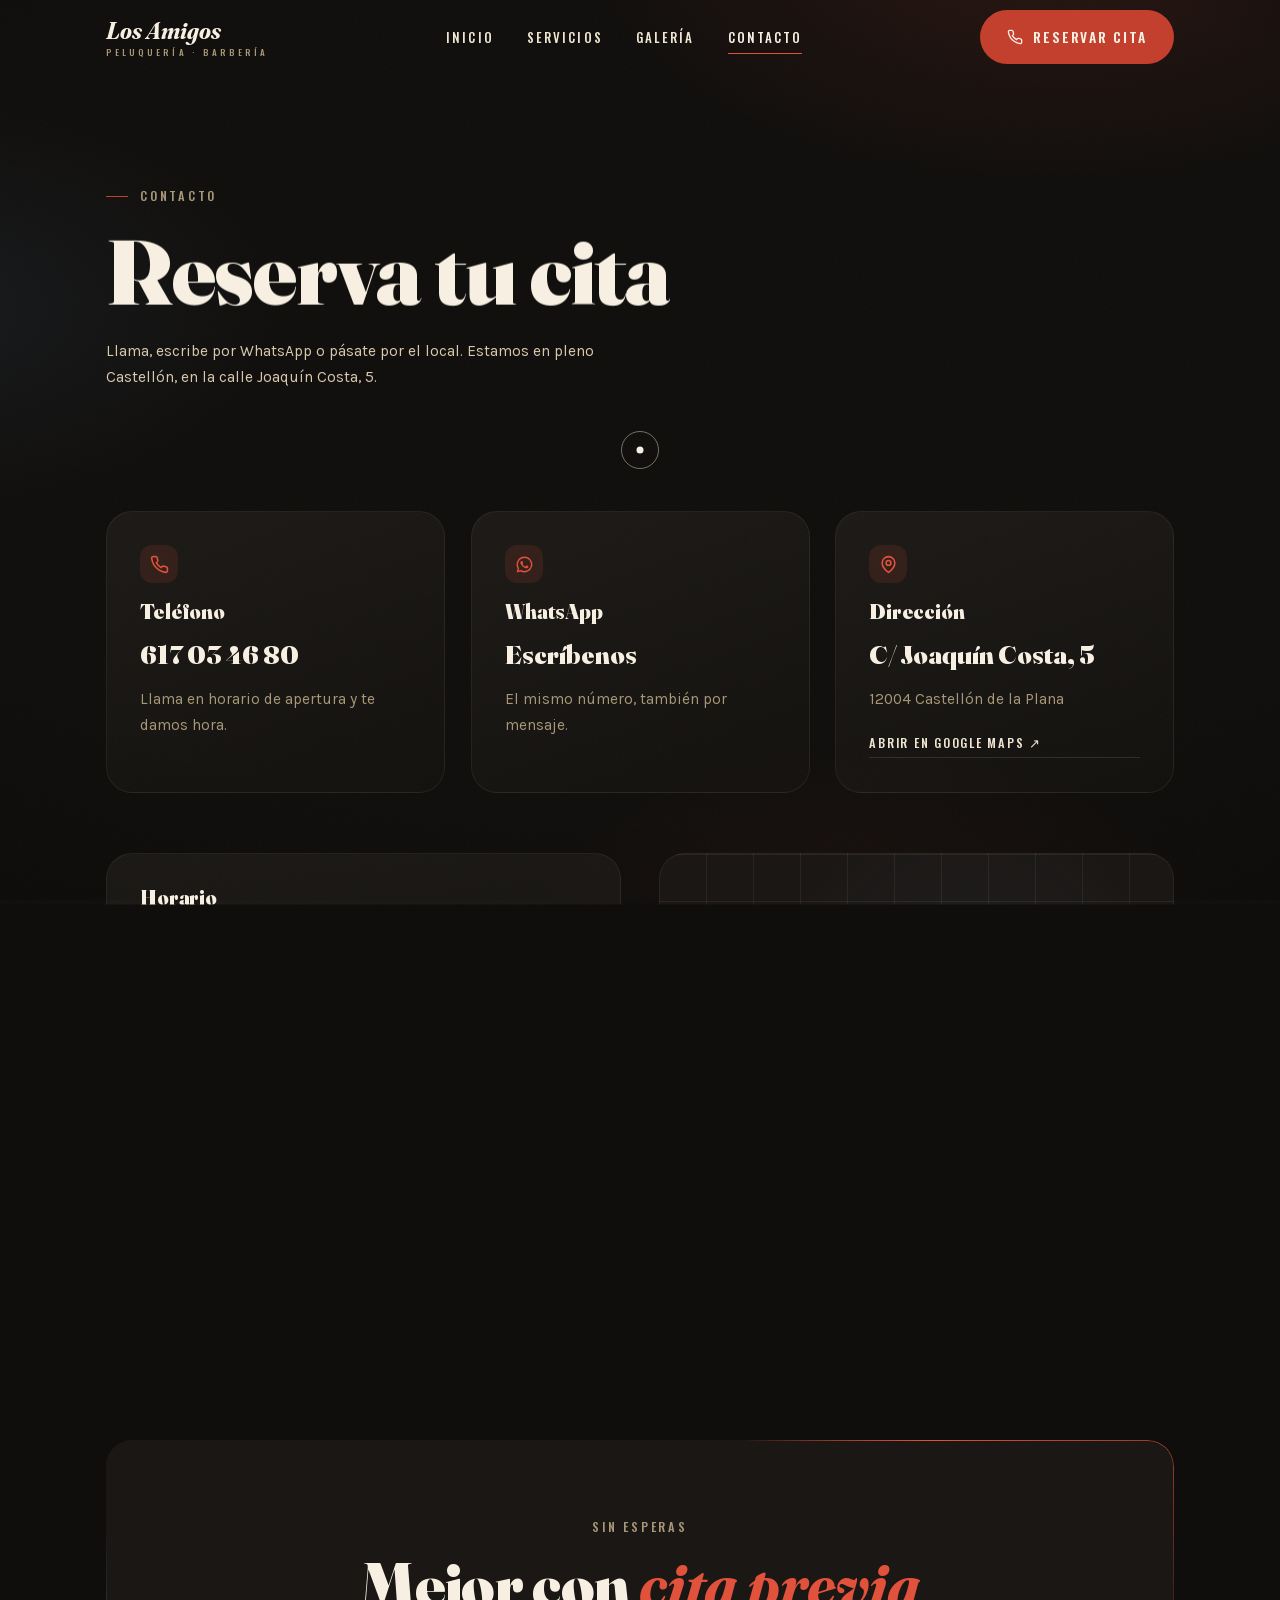
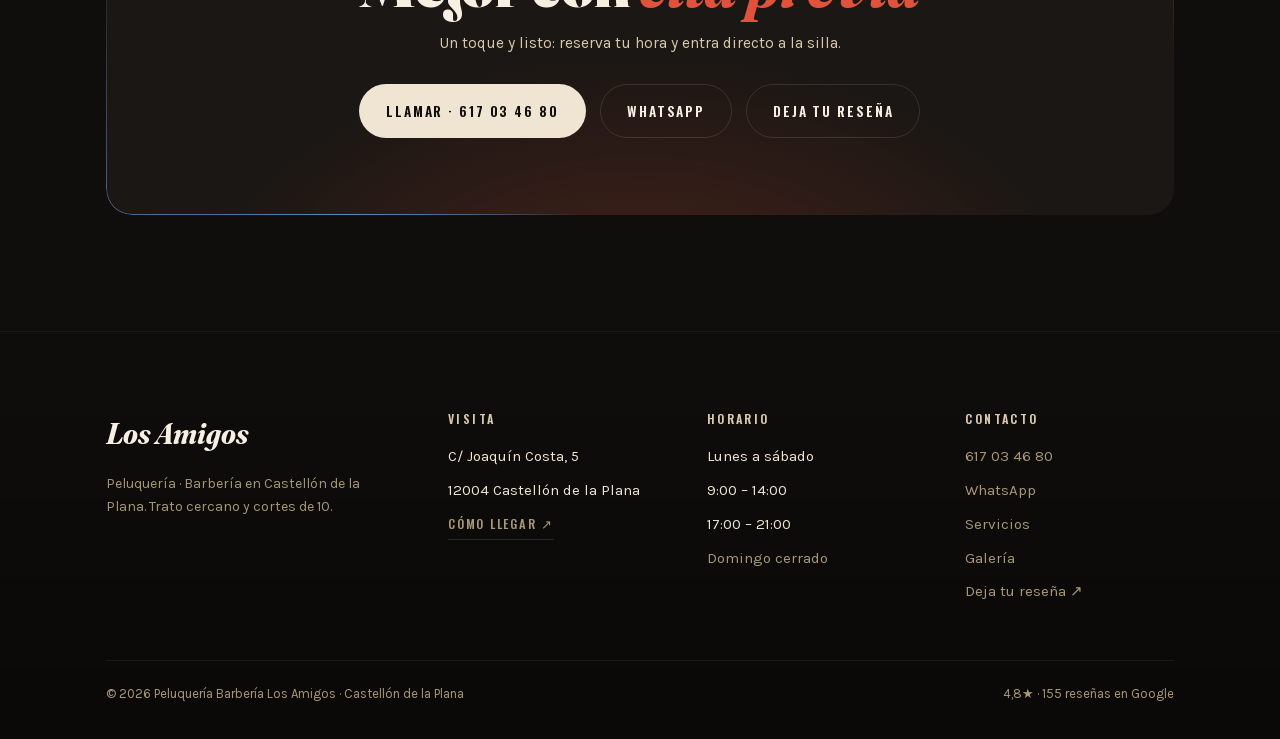
==== commit e6920a4b: "web" ====
--- a/contacto.html
+++ b/contacto.html
@@ -134,6 +134,7 @@
         <div class="hero__cta">
           <a class="btn btn--light" href="tel:+34617034680"><span class="btn__shine"></span>Llamar &middot; 617 03 46 80</a>
           <a class="btn btn--ghost" href="https://wa.me/34617034680" target="_blank" rel="noopener"><span class="btn__shine"></span>WhatsApp</a>
+          <a class="btn btn--ghost" href="https://search.google.com/local/writereview?placeid=ChIJCYqXFn7_Xw0RhbZOXLvFFtM" target="_blank" rel="noopener"><span class="btn__shine"></span>Deja tu rese&ntilde;a</a>
         </div>
       </div>
     </div>
@@ -171,6 +172,7 @@
           <li><a href="https://wa.me/34617034680" target="_blank" rel="noopener">WhatsApp</a></li>
           <li><a href="servicios.html">Servicios</a></li>
           <li><a href="galeria.html">Galer&iacute;a</a></li>
+          <li><a href="https://search.google.com/local/writereview?placeid=ChIJCYqXFn7_Xw0RhbZOXLvFFtM" target="_blank" rel="noopener">Deja tu rese&ntilde;a &#8599;</a></li>
         </ul>
       </div>
     </div>
--- a/assets/css/style.css
+++ b/assets/css/style.css
@@ -326,18 +326,16 @@
 .pagehero .label{display:block;margin-bottom:18px}
 .pagehero__sub{max-width:56ch;margin-top:20px;color:var(--cream-300)}
 
-/* Lista de precios */
+/* Lista de servicios (sin precios) */
 .pricegroups{display:grid;gap:clamp(40px,5vw,64px)}
-.pricelist{display:grid;gap:0;border-top:1px solid var(--line-soft)}
-.price{display:grid;grid-template-columns:1fr auto;align-items:baseline;gap:8px 22px;padding:22px 6px;border-bottom:1px solid var(--line-soft);position:relative;transition:background var(--dur-2),padding var(--dur-2) var(--ease-out)}
-.price__name{font-family:var(--font-display);font-weight:600;font-size:clamp(19px,2vw,25px);color:var(--cream-050)}
-.price__desc{grid-column:1;color:var(--text-muted);font-size:14.5px;max-width:52ch}
-.price__amt{grid-row:1/span 2;font-family:var(--font-display);font-weight:900;font-size:clamp(21px,2.3vw,30px);color:var(--accent-hi);white-space:nowrap}
-.price__amt small{font-family:var(--font-label);font-weight:500;font-size:11px;letter-spacing:.14em;text-transform:uppercase;color:var(--text-muted)}
-.price::before{content:"";position:absolute;left:0;bottom:-1px;height:1px;width:100%;background:var(--accent-hi);transform:scaleX(0);transform-origin:left;transition:transform .5s var(--ease-out)}
+.servicelist{display:grid;gap:0;border-top:1px solid var(--line-soft)}
+.sitem{display:flex;align-items:baseline;gap:20px;padding:24px 6px;border-bottom:1px solid var(--line-soft);position:relative;transition:background var(--dur-2),padding var(--dur-2) var(--ease-out)}
+.sitem__idx{font-family:var(--font-label);font-weight:500;font-size:12px;letter-spacing:.16em;color:var(--accent-hi);flex:none}
+.sitem__name{font-family:var(--font-display);font-weight:600;font-size:clamp(20px,2.1vw,27px);color:var(--cream-050)}
+.sitem::before{content:"";position:absolute;left:0;bottom:-1px;height:1px;width:100%;background:var(--accent-hi);transform:scaleX(0);transform-origin:left;transition:transform .5s var(--ease-out)}
 @media(hover:hover) and (pointer:fine){
-  .price:hover{background:rgba(239,229,210,.025);padding-left:16px}
-  .price:hover::before{transform:scaleX(1)}
+  .sitem:hover{background:rgba(239,229,210,.025);padding-left:16px}
+  .sitem:hover::before{transform:scaleX(1)}
 }
 .pricenote{color:var(--text-muted);font-size:14px;border:1px dashed var(--line);border-radius:var(--radius);padding:16px 20px;margin-top:26px}
 
